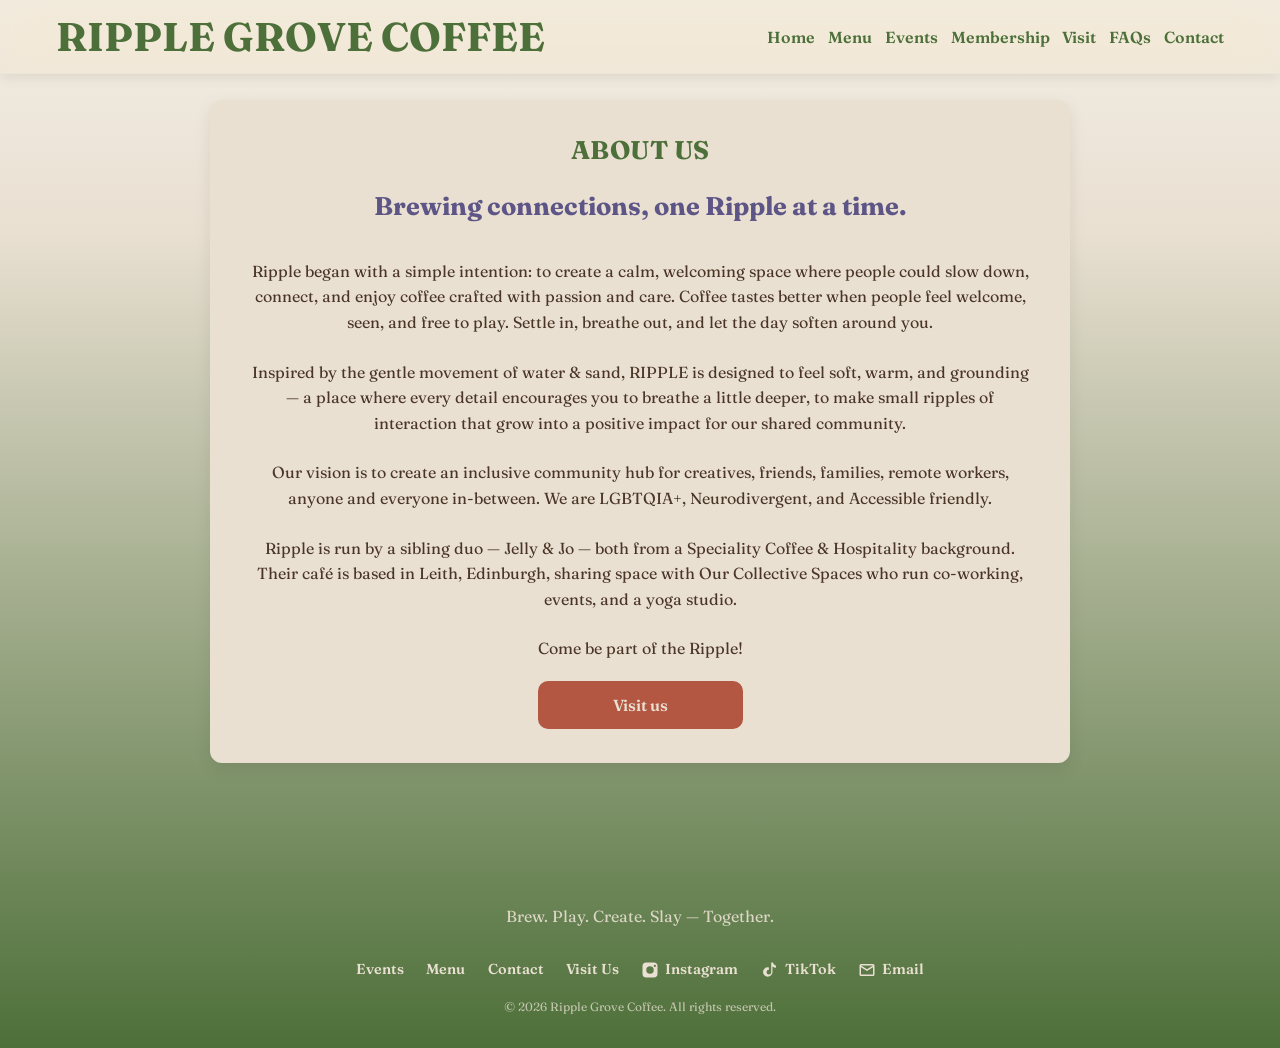
==== index.html @ 6f77bfe8 "colour updates" ====
<!DOCTYPE html>
<html lang="en">
<head>
  <meta charset="UTF-8">
  <meta name="viewport" content="width=device-width, initial-scale=1.0">
  <title>Ripple Grove Coffee – Home</title>
  <link rel="stylesheet" href="styles.css">
  <link href="https://fonts.googleapis.com/css2?family=Fraunces:ital,opsz,wght,SOFT,WONK@0,9..144,100..900,0..100,0..1;1,9..144,100..900,0..100,0..1&display=swap" rel="stylesheet">
</head>

<body class="index-page">
  <div id="navbar-container"></div>
 
    <main>

<section class="page-section about-section">
  <div class="container">

    <section class="one-col-grid">
      <div class="ripple-card">

        <div class="ripple-copy about-content">

        <p class="eyebrow">About Us</p>
        <h1 class="ripple-heading">Brewing connections, one Ripple at a time.</h1>

        <p class="ripple-text">
          Ripple began with a simple intention: to create a calm, welcoming space 
          where people could slow down, connect, and enjoy coffee crafted with 
          passion and care. Coffee tastes better when people feel welcome, seen, 
          and free to play. Settle in, breathe out, and let the day soften around you.
        </p>

        <p class="ripple-text">
          Inspired by the gentle movement of water & sand, RIPPLE is designed to 
          feel soft, warm, and grounding — a place where every detail encourages 
          you to breathe a little deeper, to make small ripples of interaction 
          that grow into a positive impact for our shared community.
        </p>

        <p class="ripple-text">
          Our vision is to create an inclusive community hub for creatives, friends, 
          families, remote workers, anyone and everyone in-between. We are LGBTQIA+, 
          Neurodivergent, and Accessible friendly.
        </p>

        <p class="ripple-text">
          Ripple is run by a sibling duo — Jelly & Jo — both from a Speciality Coffee 
          & Hospitality background. Their café is based in Leith, Edinburgh, sharing 
          space with Our Collective Spaces who run co-working, events, and a yoga studio.
        </p>

        <div class="about-cta">
          <p class="ripple-text">Come be part of the Ripple!</p>
          <a href="visit.html" class="ripple-btn">Visit us</a>
        </div>

      </div>

    </div>

  </div>
</section>


  </main>
</body>

<div id="footer-placeholder"></div>

<script>
  fetch("footer.html")
    .then(response => response.text())
    .then(data => {
      document.getElementById("footer-placeholder").innerHTML = data;

      // Run smart email logic AFTER footer loads
      if (typeof setSmartEmailLink === "function") {
        setSmartEmailLink();
      }
    });
</script>

<script src="script.js"></script>
<script src="load-navbar.js"></script>

</body>
</html>
---- styles.css ----
﻿/* ===== RESET ===== */
* {
  margin: 0;
  padding: 0;
  box-sizing: border-box;
}


/* ===== BASE ===== */
body {
  font-family: "Fraunces", serif;
  font-weight: 400;
  background: linear-gradient(180deg, #F2EEF8 0%, #E9E0D2 22%, #5E5587 100%);
  min-height: 100vh;
}

body.index-page,
body.membership-page,
body.contact-page {
  background: linear-gradient(180deg, #F3EDE3 0%, #E9E0D2 22%, #4d6f39 100%);
}

body.menu-page,
body.visit-page {
  background: linear-gradient(180deg, #F5EAE4 0%, #E9E0D2 22%, #B35642 100%);
} 

h1, h2, h3 {
  font-family: "Fraunces", serif;
  font-weight: 700;
}

.container {
  max-width: 1040px;
  margin: 0 auto;
  padding: 0 16px;
}

/* ============================
   NAVBAR BASE
   ============================ */
.navbar {
  position: fixed;
  top: 0;
  left: 0;
  width: 100%;
  padding: 12px 0;
  background: rgba(233, 224, 210, 0.18);
  backdrop-filter: blur(18px) saturate(160%);
  -webkit-backdrop-filter: blur(18px) saturate(160%);
  border-bottom: 1px solid rgba(233, 224, 210, 0.35);
  box-shadow: 0 4px 12px rgba(0,0,0,0.08);
  z-index: 999;
  opacity: 0;
  transform: translateY(-10px);
  transition: opacity 0.4s ease, transform 0.4s ease, background 0.3s ease;
}

.navbar.visible {
  opacity: 1;
  transform: translateY(0);
}

.navbar.scrolled {
  background: rgba(233, 224, 210, 0.12);
  backdrop-filter: blur(24px) saturate(180%);
  -webkit-backdrop-filter: blur(24px) saturate(180%);
  border-bottom-color: rgba(233, 224, 210, 0.25);
}

/* ============================
   NAVBAR INNER
   ============================ */
.navbar-inner {
  width: 100%;
  max-width: 1200px;
  padding: 0 1rem;
  margin: 0 auto;
  display: flex;
  align-items: center;
  justify-content: space-between;
  position: relative;
}

/* ============================
   BRAND
   ============================ */
.nav-brand {
  position: relative;
  left: auto;
  transform: none;
  transform-origin: left center;
  font-family: "Fraunces", serif;
  font-weight: 700;
  font-size: 2.5rem;
  color: #4d6f39;
  text-decoration: none;
  transition: color 0.3s ease, opacity 0.3s ease, transform 0.25s ease, text-shadow 0.25s ease;
  will-change: transform, text-shadow, color, opacity;
}

/* ============================
   DESKTOP LINKS
   ============================ */
.nav-links {
  display: flex;
  gap: 0.8rem;
  align-items: center;
  flex-direction: row;
  margin-left: auto;
  position: relative;
  right: auto;
  top: auto;
  background: transparent;
  padding: 0;
  border: none;
  border-radius: 0;
  transform-origin: top center;
  box-shadow: none;
  transition: none;
}

.nav-links a {
  color: #4d6f39;
  font-size: 1rem;
  font-weight: 600;
  padding: 0.3rem 0;
  text-decoration: none;
  opacity: 1;
  transition: color 0.3s ease, opacity 0.3s ease, transform 0.25s ease, text-shadow 0.25s ease;
  will-change: transform, text-shadow, color, opacity;
}

.nav-links a:hover {
  color: #B35642;
  opacity: 0.85;
  animation: waveRipple 0.45s ease-out;
}

@keyframes waveRipple {
  0% { transform: translateX(0); text-shadow: 0 0 0 rgba(179, 86, 66, 0); }
  50% { transform: translateX(4px); text-shadow: 0 0 6px rgba(179, 86, 66, 0.5); }
  100% { transform: translateX(0); text-shadow: 0 0 0 rgba(179, 86, 66, 0); }
}

/* ===== PAGE SECTION WRAPPER ===== */
.page-section {
  padding: 100px 0 40px;
  min-height: calc(100vh - 90px);
  display: flex;
  justify-content: center;
  background: transparent;
}

/* ===== GRID SYSTEM ===== */
.one-col-grid {
  display: grid;
  grid-template-columns: 1fr;
  gap: 2rem;
  max-width: 980px;
  width: 100%;
  margin: 0 auto;
}

/* ===== CARD SYSTEM ===== */
.ripple-card {
  background: #E9E0D2;
  border: 2px solid #E9E0D2;
  border-radius: 12px;
  box-shadow: 0 6px 18px rgba(0,0,0,0.08);
  transition: transform 0.3s ease, border-color 0.3s ease;
  max-width: 860px;      /* narrower */
  margin: 0 auto;        /* centered */
  padding: 2rem 2rem;  /* taller */
}

.ripple-card:hover {
  transform: translateY(-6px);
  border-color: #B35642;
}

/* ===== TYPOGRAPHY ===== */
.ripple-heading {
  font-family: "Fraunces", serif;
  font-weight: 700;
  color: #5E5587;
  text-align: center;
  font-size: 1.6rem;
  margin-bottom: 0.8rem; /* adjust as you like */
}

.ripple-text {
  color: #4A3526;
  line-height: 1.6;
}

.ripple-text strong {
  color: #5E5587; 
  font-weight: 700; 
}

.eyebrow {
  color: #4d6f39;
  font-weight: 700;
  letter-spacing: 0.5px;
  text-transform: uppercase;
  font-size: 1.6rem;
}

/* ===== COPY BLOCK ===== */
.ripple-copy {
  display: flex;
  flex-direction: column;
  align-items: center;
  text-align: center;
  gap: 0.8rem;
}

/* ===== CTA BUTTON ===== */
.ripple-btn {
  background: #B35642;
  color: #E9E0D2;
  padding: 14px 32px;
  border-radius: 10px;
  font-weight: 600;
  text-decoration: none;
  display: inline-block;
  transition: background 0.3s ease, transform 0.3s ease, box-shadow 0.3s ease;
}
.ripple-btn:hover {
  background: #4d6f39;
  transform: translateY(-3px);
  box-shadow: 0 6px 18px rgba(0,0,0,0.12);
}

/* ============================
   INDEX (about us)
   ============================ */
/* ===== FRAUNCES UTILITIES ===== */
/* Generic utility using CSS vars so you can set weight/axes per-element */
.fraunces {
  font-family: "Fraunces", serif;
  font-optical-sizing: auto;
  font-weight: var(--fraunces-weight, 400);
  font-style: normal;
  font-variation-settings: "SOFT" var(--fraunces-softness, 50), "WONK" var(--fraunces-wonk, 1);
}

/* Example preconfigured variants (change values as you like) */
.fraunces-regular {
  --fraunces-weight: 400;
  --fraunces-softness: 50;
  --fraunces-wonk: 1;
  font-family: "Fraunces", serif;
}

.fraunces-strong {
  --fraunces-weight: 900;
  --fraunces-softness: 100;
  --fraunces-wonk: 1;
  font-family: "Fraunces", serif;
}

.about-content {
  display: flex;
  flex-direction: column;
  gap: 1.5rem;
}

.about-cta {
  display: flex;
  flex-direction: column;
  gap: 1.2rem; 
}

/* ===== EVENT SECTION ===== */
.events-card {
  display: flex;
  flex-direction: column;
  gap: 1rem;
  text-align: center;
  align-items: center;
  padding: 1.8rem;
}

.events-body {
  display: flex;
  flex-direction: column;
  gap: 1.2rem;
  text-align: center;
  align-items: center;
}

.event-item h3 {
  margin-bottom: 0.2rem;
}

/* ============================
   THREE-COLUMN GRID (Menu + Community)
   ============================ */
.community-header {
  margin-bottom: 2.5rem;
}

.menu-header {
  margin-bottom: 1.5rem;
}

.menu-card {
  max-width: 980px;
  margin: 0 auto;
  padding: 1.2rem 3.5rem;
}

.three-col-grid {
  display: grid;
  grid-template-columns: repeat(3, 1fr);
  gap: 4rem;
}

/* Column styles (shared) */
.menu-col {
  text-align: center;
}

.menu-col h3 {
  margin-bottom: 0.5rem;
}

.menu-col ul {
  list-style: none;
  padding: 0;
}

.menu-col ul li {
  margin-bottom: 0.25rem;
  transition: color 0.3s ease, text-shadow 0.3s ease, transform 0.3s ease;
  cursor: pointer;
}

.menu-col ul li:hover {
  color: #B35642;
  text-shadow: 0 0 6px rgba(179, 86, 66, 0.7);
  transform: translateY(-2px);
}

/* Mobile */
@media (max-width: 900px) {
  .three-col-grid {
    grid-template-columns: 1fr;
    gap: 1.5rem;
  }
}

/*Membership*/
.membership-intro {
  display: flex;
  flex-direction: column;
  gap: 1.2rem;
}

.tier-grid {
  display: grid;
  grid-template-columns: repeat(3, 1fr);
  gap: 1rem;
  padding: 1rem 4.5rem;
}

/* ============================
   VISIT SECTION
   ============================ */
.visit-card {
  text-align: center;
}

.visit-info h3 {
  margin-bottom: 1.5rem;
}

.visit-info p {
  margin-bottom: 1.2rem;
}

.visit-map iframe {
  width: 100%;
  min-height: 320px;
  border-radius: 12px;
  border: 0;
  box-shadow: 0 8px 24px rgba(0,0,0,0.12);
}

/* Mobile */
@media (max-width: 900px) {
  .visit-map iframe {
    min-height: 260px;
  }
}

/* FAQ accordion */   
.faq-item {
  border: 2px solid #5E5587; 
  border-radius: 10px;
  margin-bottom: 1rem;
  overflow: hidden;
  background: #E9E0D2;
}

.faq-question {
  width: 100%;
  background: none;
  border: none;
  padding: 1.2rem;
  font-size: 1.1rem;
  font-weight: 600;
  color: #4A3526;
  display: flex;
  justify-content: space-between;
  align-items: center;
  cursor: pointer;
  transition: color 0.3s ease;
}

.faq-question:hover {
  color: #B35642;
}

.faq-icon {
  font-size: 1rem;
  font-weight: 700;
}

.faq-answer {
  max-height: 0;
  overflow: hidden;
  background: #E9E0D2;
  transition: max-height 0.3s ease;
  padding: 0 1.2rem;
}

.faq-answer p {
  padding: 1rem 0;
}

.faq-item.active .faq-answer {
  max-height: 200px;
}

.faq-item.active .faq-icon {
  transform: rotate(45deg);
}

/* Contact form fields */
.form-group {
  margin-bottom: 1.2rem;
}

.form-group label {
  font-weight: 600;
  color: #4A3526;
}

.form-group input,
.form-group textarea {
  width: 100%;
  padding: 0.8rem;
  border: 2px solid #5E5587;
  border-radius: 8px;
  background: #E9E0D2;
  color: #4A3526;
}

.form-group input:focus,
.form-group textarea:focus {
  border-color: #B35642;
}

.form-cta {
  display: flex;
  align-items: center;
  flex-direction: column;
  gap: 1.2rem; 
  border-color: transparent;
}

.form-cta .ripple-btn {
  border: none;
}

/* ===========================
   FOOTER BASE
   =========================== */
.footer {
  background: transparent;
  color: #E9E0D2; 
  padding: 2rem 0;
  margin-top: 4rem;
  text-align: center;
}

.footer-inner {
  max-width: 1200px;
  margin: 0 auto;
  padding: 0 1rem;
  display: flex;
  flex-direction: column;
  gap: 2rem;
}

.footer-bottom {
  margin-top: 1rem;
  color: #E9E0D2;
}

.footer-bottom p {
  font-size: 0.75rem;
  opacity: 0.75;
  text-align: center;
}

/* ===========================
   BRAND
   =========================== */
.footer-brand h3 {
  font-family: "Fraunces", serif;
  font-weight: 700;
  font-size: 2rem;
  margin-bottom: 0.3rem;
  text-align: center;
}

.footer-brand p {
  font-size: 1rem;
  opacity: 0.9;
}

.footer-tagline {
  color: #E9E0D2;
}

/* ===========================
   LINKS ROW
   =========================== */
.footer-links-row {
  display: flex;
  flex-wrap: wrap;
  justify-content: center;
  gap: 1.4rem;
}

.footer-links-row a {
  color: #E9E0D2; /* cream links */
  text-decoration: none;
  font-size: 0.9rem;
  font-weight: 600;
  display: flex;
  align-items: center;
  gap: 6px;
  transition: all 0.3s ease;
}

/* ===========================
   ICONS
   =========================== */
.icon {
  width: 18px;
  height: 18px;
  fill: #E9E0D2; /* cream icons */
  transition: transform 0.4s ease, filter 0.4s ease;
}

/* ===========================
   HOVER EFFECTS
   =========================== */
.footer-links-row a:hover {
  color: #B35642;
  text-shadow: 0 0 8px rgba(179, 86, 66, 0.7);
  transform: translateY(-2px);
  position: relative;
}

.footer-links-row a:hover .icon {
  transform: translateY(-2px) scale(1.15);
  filter: drop-shadow(0 0 6px rgba(179, 86, 66, 0.8));
}

.footer-links-row a:hover::after {
  content: "";
  position: absolute;
  left: 0;
  bottom: -4px;
  width: 100%;
  height: 3px;
  background: radial-gradient(circle, rgba(179, 86, 66, 0.6) 0%, transparent 70%);
  animation: rippleWave 0.6s ease-out;
}

@keyframes rippleWave {
  0% { transform: scaleX(0.2); opacity: 0.8; }
  100% { transform: scaleX(1); opacity: 0; }
}

/* ===========================
   MOBILE FOOTER
   =========================== */
@media (max-width: 768px) {
  .footer-inner {
    flex-direction: column;
    text-align: center;
    gap: 2rem;
  }

  .footer-links-row {
    flex-wrap: wrap;
    gap: 1rem 1.4rem;
  }

  .footer {
    padding: 40px 0 20px;
  }
}
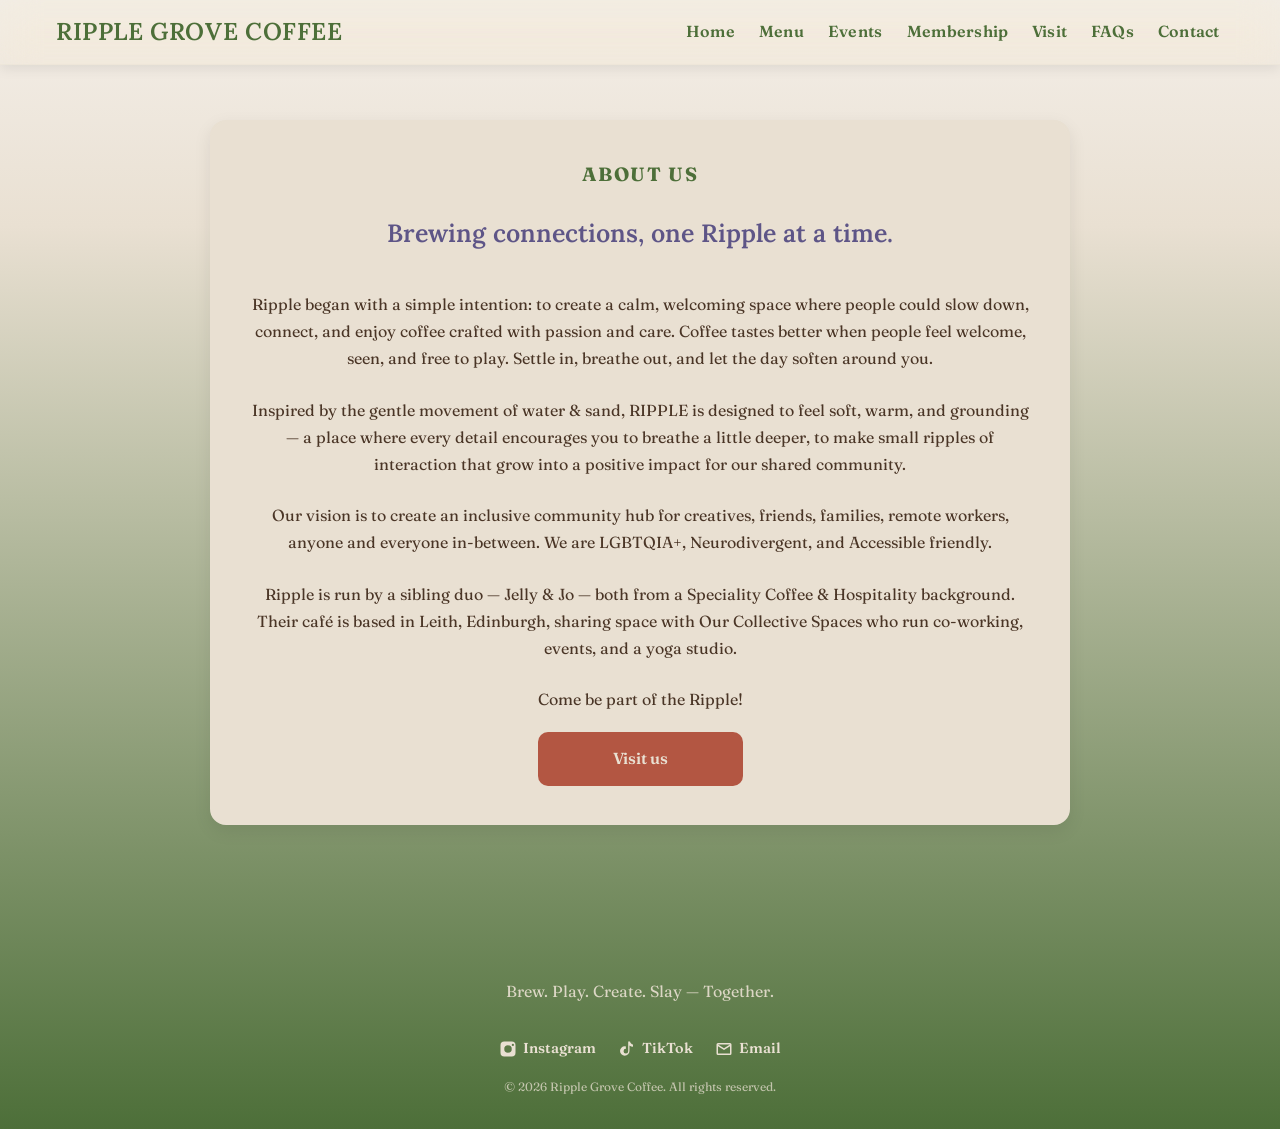
==== commit 81e390d8: "final polish and font change" ====
--- a/index.html
+++ b/index.html
@@ -6,6 +6,7 @@
   <title>Ripple Grove Coffee – Home</title>
   <link rel="stylesheet" href="styles.css">
   <link href="https://fonts.googleapis.com/css2?family=Fraunces:ital,opsz,wght,SOFT,WONK@0,9..144,100..900,0..100,0..1;1,9..144,100..900,0..100,0..1&display=swap" rel="stylesheet">
+  <link href="https://fonts.googleapis.com/css2?family=Lora:wght@400;500;600;700&display=swap" rel="stylesheet">
 </head>
 
 <body class="index-page">
--- a/styles.css
+++ b/styles.css
@@ -1,4 +1,14 @@
-﻿/* ===== RESET ===== */
+﻿:root {
+  --green: #4d6f39;
+  --brown: #4A3526;
+  --cream: #E9E0D2;
+  --violet: #5E5587;
+  --terracotta: #B35642;
+  --shadow-soft: rgba(0,0,0,0.08);
+  --shadow-strong: rgba(0,0,0,0.12);
+}
+
+/* ===== RESET ===== */
 * {
   margin: 0;
   padding: 0;
@@ -10,24 +20,26 @@
 body {
   font-family: "Fraunces", serif;
   font-weight: 400;
-  background: linear-gradient(180deg, #F2EEF8 0%, #E9E0D2 22%, #5E5587 100%);
+  background: linear-gradient(180deg, #F7F2EC 0%, #E9E0D2 20%, #5E5587 100%);
   min-height: 100vh;
+  color: var(--brown);
+  line-height: 1.6;
 }
 
 body.index-page,
 body.membership-page,
 body.contact-page {
-  background: linear-gradient(180deg, #F3EDE3 0%, #E9E0D2 22%, #4d6f39 100%);
+  background: linear-gradient(180deg, #F4EFE9 0%, #E9E0D2 20%, #4d6f39 100%);
 }
 
 body.menu-page,
 body.visit-page {
-  background: linear-gradient(180deg, #F5EAE4 0%, #E9E0D2 22%, #B35642 100%);
+  background: linear-gradient(180deg, #F7EDE9 0%, #E9E0D2 20%, #B35642 100%);
 } 
 
 h1, h2, h3 {
-  font-family: "Fraunces", serif;
-  font-weight: 700;
+  font-family: "Lora", serif;
+  font-weight: 600;
 }
 
 .container {
@@ -90,13 +102,14 @@
   left: auto;
   transform: none;
   transform-origin: left center;
-  font-family: "Fraunces", serif;
-  font-weight: 700;
-  font-size: 2.5rem;
-  color: #4d6f39;
+  font-family: "Lora", serif;
+  font-weight: 600;
+  font-size: clamp(1.52rem, 1.85vw, 2.05rem);
+  color: var(--green);
   text-decoration: none;
-  transition: color 0.3s ease, opacity 0.3s ease, transform 0.25s ease, text-shadow 0.25s ease;
-  will-change: transform, text-shadow, color, opacity;
+  letter-spacing: 0.025em;
+  transition: color 0.25s ease, opacity 0.25s ease, transform 0.2s ease;
+  will-change: transform, color, opacity;
 }
 
 /* ============================
@@ -104,7 +117,7 @@
    ============================ */
 .nav-links {
   display: flex;
-  gap: 0.8rem;
+  gap: 1rem;
   align-items: center;
   flex-direction: row;
   margin-left: auto;
@@ -121,31 +134,26 @@
 }
 
 .nav-links a {
-  color: #4d6f39;
+  color: var(--green);
   font-size: 1rem;
   font-weight: 600;
-  padding: 0.3rem 0;
+  letter-spacing: 0.015em;
+  padding: 0.45rem 0.25rem;
   text-decoration: none;
   opacity: 1;
-  transition: color 0.3s ease, opacity 0.3s ease, transform 0.25s ease, text-shadow 0.25s ease;
-  will-change: transform, text-shadow, color, opacity;
+  transition: color 0.2s ease, transform 0.2s ease, opacity 0.2s ease;
+  will-change: transform, color, opacity;
 }
 
 .nav-links a:hover {
-  color: #B35642;
-  opacity: 0.85;
-  animation: waveRipple 0.45s ease-out;
-}
-
-@keyframes waveRipple {
-  0% { transform: translateX(0); text-shadow: 0 0 0 rgba(179, 86, 66, 0); }
-  50% { transform: translateX(4px); text-shadow: 0 0 6px rgba(179, 86, 66, 0.5); }
-  100% { transform: translateX(0); text-shadow: 0 0 0 rgba(179, 86, 66, 0); }
+  color: var(--terracotta);
+  opacity: 1;
+  transform: translateY(-1px);
 }
 
 /* ===== PAGE SECTION WRAPPER ===== */
 .page-section {
-  padding: 100px 0 40px;
+  padding: 120px 0 58px;
   min-height: calc(100vh - 90px);
   display: flex;
   justify-content: center;
@@ -156,7 +164,7 @@
 .one-col-grid {
   display: grid;
   grid-template-columns: 1fr;
-  gap: 2rem;
+  gap: 2.2rem;
   max-width: 980px;
   width: 100%;
   margin: 0 auto;
@@ -164,47 +172,48 @@
 
 /* ===== CARD SYSTEM ===== */
 .ripple-card {
-  background: #E9E0D2;
-  border: 2px solid #E9E0D2;
-  border-radius: 12px;
-  box-shadow: 0 6px 18px rgba(0,0,0,0.08);
-  transition: transform 0.3s ease, border-color 0.3s ease;
-  max-width: 860px;      /* narrower */
-  margin: 0 auto;        /* centered */
-  padding: 2rem 2rem;  /* taller */
+  background: var(--cream);
+  border: 2px solid var(--cream);
+  border-radius: 16px;
+  box-shadow: 0 6px 18px var(--shadow-soft);
+  transition: transform 0.2s ease, border-color 0.2s ease, box-shadow 0.2s ease;
+  max-width: 860px;
+  margin: 0 auto;
+  padding: 2.3rem 2.1rem;
 }
 
 .ripple-card:hover {
-  transform: translateY(-6px);
-  border-color: #B35642;
+  transform: translateY(-2px);
+  border-color: var(--terracotta);
+  box-shadow: 0 8px 20px var(--shadow-strong);
 }
 
 /* ===== TYPOGRAPHY ===== */
 .ripple-heading {
-  font-family: "Fraunces", serif;
+  font-family: "Lora", serif;
+  font-weight: 600;
+  color: var(--violet);
+  text-align: center;
+  font-size: clamp(1.42rem, 1.95vw, 1.9rem);
+  margin-bottom: 0.85rem;
+}
+
+.ripple-text {
+  color: var(--brown);
+  line-height: 1.7;
+}
+
+.ripple-text strong {
+  color: var(--violet);
   font-weight: 700;
-  color: #5E5587;
-  text-align: center;
-  font-size: 1.6rem;
-  margin-bottom: 0.8rem; /* adjust as you like */
-}
-
-.ripple-text {
-  color: #4A3526;
-  line-height: 1.6;
-}
-
-.ripple-text strong {
-  color: #5E5587; 
-  font-weight: 700; 
 }
 
 .eyebrow {
-  color: #4d6f39;
+  color: var(--green);
   font-weight: 700;
-  letter-spacing: 0.5px;
+  letter-spacing: 0.08em;
   text-transform: uppercase;
-  font-size: 1.6rem;
+  font-size: 1.2rem;
 }
 
 /* ===== COPY BLOCK ===== */
@@ -213,24 +222,24 @@
   flex-direction: column;
   align-items: center;
   text-align: center;
-  gap: 0.8rem;
+  gap: 0.9rem;
 }
 
 /* ===== CTA BUTTON ===== */
 .ripple-btn {
-  background: #B35642;
-  color: #E9E0D2;
-  padding: 14px 32px;
+  background: var(--terracotta);
+  color: var(--cream);
+  padding: 14px 30px;
   border-radius: 10px;
   font-weight: 600;
   text-decoration: none;
   display: inline-block;
-  transition: background 0.3s ease, transform 0.3s ease, box-shadow 0.3s ease;
+  transition: background 0.2s ease, transform 0.2s ease, box-shadow 0.2s ease;
 }
 .ripple-btn:hover {
-  background: #4d6f39;
-  transform: translateY(-3px);
-  box-shadow: 0 6px 18px rgba(0,0,0,0.12);
+  background: var(--green);
+  transform: translateY(-1px);
+  box-shadow: 0 6px 18px var(--shadow-strong);
 }
 
 /* ============================
@@ -309,7 +318,7 @@
 .menu-card {
   max-width: 980px;
   margin: 0 auto;
-  padding: 1.2rem 3.5rem;
+  padding: 2.3rem 2.1rem;
 }
 
 .three-col-grid {
@@ -348,7 +357,46 @@
 @media (max-width: 900px) {
   .three-col-grid {
     grid-template-columns: 1fr;
-    gap: 1.5rem;
+    gap: 0.8rem;
+  }
+
+  .tier-grid {
+    padding: 0.5rem 0;
+  }
+
+  .ripple-card {
+    padding: 1.35rem 1rem;
+  }
+
+  .menu-card {
+    max-width: 860px;
+    width: 100%;
+    padding: 1.35rem 1rem;
+  }
+
+  .menu-col {
+    max-width: 420px;
+    width: 100%;
+    margin: 0 auto;
+    padding: 0.25rem 0;
+  }
+
+  .menu-col ul {
+    max-width: 300px;
+    width: 100%;
+    margin: 0 auto;
+    display: flex;
+    flex-direction: column;
+    align-items: center;
+    text-align: center;
+  }
+
+  .menu-col ul li {
+    width: 100%;
+    margin-bottom: 0.2rem;
+    line-height: 1.45;
+    letter-spacing: 0.01em;
+    font-size: 0.96rem;
   }
 }
 
@@ -398,11 +446,11 @@
 
 /* FAQ accordion */   
 .faq-item {
-  border: 2px solid #5E5587; 
+  border: 2px solid rgba(94, 85, 135, 0.8);
   border-radius: 10px;
   margin-bottom: 1rem;
   overflow: hidden;
-  background: #E9E0D2;
+  background: var(--cream);
 }
 
 .faq-question {
@@ -412,16 +460,16 @@
   padding: 1.2rem;
   font-size: 1.1rem;
   font-weight: 600;
-  color: #4A3526;
+  color: var(--brown);
   display: flex;
   justify-content: space-between;
   align-items: center;
   cursor: pointer;
-  transition: color 0.3s ease;
+  transition: color 0.2s ease;
 }
 
 .faq-question:hover {
-  color: #B35642;
+  color: var(--terracotta);
 }
 
 .faq-icon {
@@ -572,15 +620,13 @@
    HOVER EFFECTS
    =========================== */
 .footer-links-row a:hover {
-  color: #B35642;
-  text-shadow: 0 0 8px rgba(179, 86, 66, 0.7);
-  transform: translateY(-2px);
+  color: var(--terracotta);
+  transform: translateY(-1px);
   position: relative;
 }
 
 .footer-links-row a:hover .icon {
-  transform: translateY(-2px) scale(1.15);
-  filter: drop-shadow(0 0 6px rgba(179, 86, 66, 0.8));
+  transform: translateY(-1px) scale(1.08);
 }
 
 .footer-links-row a:hover::after {
@@ -589,9 +635,8 @@
   left: 0;
   bottom: -4px;
   width: 100%;
-  height: 3px;
-  background: radial-gradient(circle, rgba(179, 86, 66, 0.6) 0%, transparent 70%);
-  animation: rippleWave 0.6s ease-out;
+  height: 2px;
+  background: rgba(179, 86, 66, 0.7);
 }
 
 @keyframes rippleWave {
@@ -603,6 +648,87 @@
    MOBILE FOOTER
    =========================== */
 @media (max-width: 768px) {
+  .navbar {
+    padding: 10px 0;
+  }
+
+  .navbar-inner {
+    gap: 0.35rem 0;
+    padding: 0.35rem 0.75rem 0.5rem;
+    display: flex;
+    flex-direction: column;
+    align-items: center;
+  }
+
+  .nav-brand {
+    font-size: 1.1rem;
+    letter-spacing: 0.01em;
+    display: block;
+    width: 100%;
+    text-align: center;
+    flex: 0 0 auto;
+  }
+
+  .nav-links {
+    display: flex;
+    flex-wrap: wrap;
+    justify-content: center;
+    gap: 0.16rem 0.46rem;
+    width: 100%;
+    margin-left: 0;
+    padding-top: 0.08rem;
+  }
+
+  .nav-links a {
+    font-size: 0.7rem;
+    padding: 0.16rem 0.04rem;
+    white-space: nowrap;
+    line-height: 1.3;
+    flex: 0 0 auto;
+    min-width: 0;
+  }
+
+  .nav-links a:nth-child(-n + 4) {
+    width: auto;
+  }
+
+  .nav-links a:nth-child(n + 5) {
+    margin-top: 0.05rem;
+  }
+
+  .page-section {
+    padding-top: 108px;
+  }
+
+  .ripple-card {
+    padding: 1.25rem 0.9rem;
+  }
+
+  .menu-card {
+    padding: 1.25rem 0.9rem;
+  }
+
+  .tier-grid {
+    grid-template-columns: 1fr;
+    gap: 0.8rem;
+    padding: 0.5rem 0;
+  }
+
+  .ripple-heading {
+    font-size: 1.25rem;
+  }
+
+  .eyebrow {
+    font-size: 1rem;
+    letter-spacing: 0.06em;
+  }
+
+  .ripple-btn {
+    width: auto;
+    display: inline-block;
+    text-align: center;
+  }
+
   .footer-inner {
     flex-direction: column;
     text-align: center;
@@ -619,4 +745,19 @@
   }
 }
 
-
+@media (max-width: 480px) {
+  .nav-brand {
+    font-size: 0.98rem;
+  }
+
+  .nav-links {
+    justify-content: center;
+    gap: 0.1rem 0.34rem;
+  }
+
+  .nav-links a {
+    font-size: 0.62rem;
+  }
+}
+
+
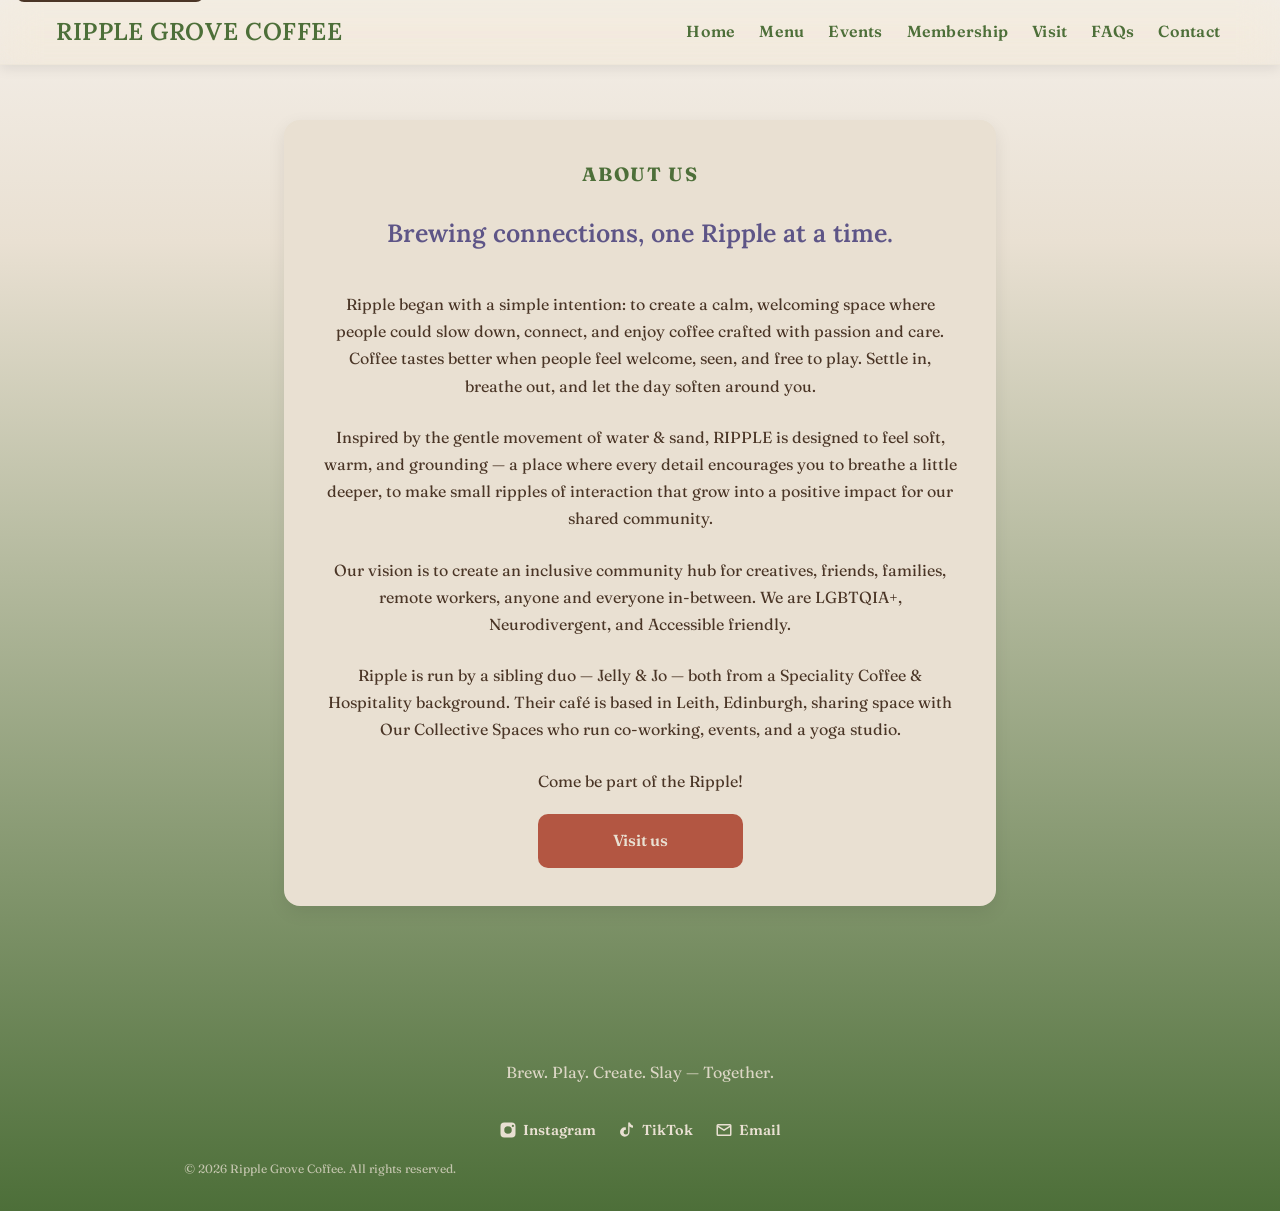
==== commit 7e92522a: "wcag and ND updates" ====
--- a/index.html
+++ b/index.html
@@ -10,9 +10,10 @@
 </head>
 
 <body class="index-page">
+  <a class="skip-link" href="#main-content">Skip to main content</a>
   <div id="navbar-container"></div>
  
-    <main>
+    <main id="main-content">
 
 <section class="page-section about-section">
   <div class="container">
--- a/styles.css
+++ b/styles.css
@@ -65,7 +65,7 @@
   z-index: 999;
   opacity: 0;
   transform: translateY(-10px);
-  transition: opacity 0.4s ease, transform 0.4s ease, background 0.3s ease;
+  transition: opacity 0.26s ease, transform 0.26s ease, background 0.26s ease;
 }
 
 .navbar.visible {
@@ -141,14 +141,36 @@
   padding: 0.45rem 0.25rem;
   text-decoration: none;
   opacity: 1;
-  transition: color 0.2s ease, transform 0.2s ease, opacity 0.2s ease;
-  will-change: transform, color, opacity;
+  transition: color 0.18s ease, opacity 0.18s ease;
+  will-change: color, opacity;
 }
 
 .nav-links a:hover {
   color: var(--terracotta);
   opacity: 1;
-  transform: translateY(-1px);
+}
+
+.skip-link {
+  position: absolute;
+  left: 1rem;
+  top: -3rem;
+  background: var(--brown);
+  color: var(--cream);
+  padding: 0.75rem 1rem;
+  border-radius: 0.5rem;
+  text-decoration: none;
+  z-index: 1000;
+  transition: top 0.2s ease;
+}
+
+.skip-link:focus {
+  top: 1rem;
+}
+
+:focus-visible {
+  outline: 3px solid var(--terracotta);
+  outline-offset: 3px;
+  box-shadow: 0 0 0 5px rgba(179, 86, 66, 0.18);
 }
 
 /* ===== PAGE SECTION WRAPPER ===== */
@@ -176,14 +198,13 @@
   border: 2px solid var(--cream);
   border-radius: 16px;
   box-shadow: 0 6px 18px var(--shadow-soft);
-  transition: transform 0.2s ease, border-color 0.2s ease, box-shadow 0.2s ease;
+  transition: border-color 0.18s ease, box-shadow 0.18s ease;
   max-width: 860px;
   margin: 0 auto;
   padding: 2.3rem 2.1rem;
 }
 
 .ripple-card:hover {
-  transform: translateY(-2px);
   border-color: var(--terracotta);
   box-shadow: 0 8px 20px var(--shadow-strong);
 }
@@ -201,6 +222,7 @@
 .ripple-text {
   color: var(--brown);
   line-height: 1.7;
+  max-width: 64ch;
 }
 
 .ripple-text strong {
@@ -223,6 +245,8 @@
   align-items: center;
   text-align: center;
   gap: 0.9rem;
+  max-width: 64ch;
+  margin: 0 auto;
 }
 
 /* ===== CTA BUTTON ===== */
@@ -234,11 +258,10 @@
   font-weight: 600;
   text-decoration: none;
   display: inline-block;
-  transition: background 0.2s ease, transform 0.2s ease, box-shadow 0.2s ease;
+  transition: background 0.18s ease, box-shadow 0.18s ease;
 }
 .ripple-btn:hover {
   background: var(--green);
-  transform: translateY(-1px);
   box-shadow: 0 6px 18px var(--shadow-strong);
 }
 
@@ -343,14 +366,13 @@
 
 .menu-col ul li {
   margin-bottom: 0.25rem;
-  transition: color 0.3s ease, text-shadow 0.3s ease, transform 0.3s ease;
+  transition: color 0.18s ease, text-shadow 0.18s ease;
   cursor: pointer;
 }
 
 .menu-col ul li:hover {
   color: #B35642;
   text-shadow: 0 0 6px rgba(179, 86, 66, 0.7);
-  transform: translateY(-2px);
 }
 
 /* Mobile */
@@ -445,10 +467,16 @@
 }
 
 /* FAQ accordion */   
+.faq-container {
+  display: flex;
+  flex-direction: column;
+  gap: 0.9rem;
+}
+
 .faq-item {
   border: 2px solid rgba(94, 85, 135, 0.8);
   border-radius: 10px;
-  margin-bottom: 1rem;
+  margin-bottom: 0;
   overflow: hidden;
   background: var(--cream);
 }
@@ -465,7 +493,7 @@
   justify-content: space-between;
   align-items: center;
   cursor: pointer;
-  transition: color 0.2s ease;
+  transition: color 0.18s ease;
 }
 
 .faq-question:hover {
@@ -485,12 +513,16 @@
   padding: 0 1.2rem;
 }
 
+.faq-answer[hidden] {
+  display: none;
+}
+
 .faq-answer p {
   padding: 1rem 0;
 }
 
 .faq-item.active .faq-answer {
-  max-height: 200px;
+  max-height: 400px;
 }
 
 .faq-item.active .faq-icon {
@@ -603,7 +635,7 @@
   display: flex;
   align-items: center;
   gap: 6px;
-  transition: all 0.3s ease;
+  transition: color 0.18s ease, opacity 0.18s ease;
 }
 
 /* ===========================
@@ -621,12 +653,11 @@
    =========================== */
 .footer-links-row a:hover {
   color: var(--terracotta);
-  transform: translateY(-1px);
   position: relative;
 }
 
 .footer-links-row a:hover .icon {
-  transform: translateY(-1px) scale(1.08);
+  transform: none;
 }
 
 .footer-links-row a:hover::after {
@@ -644,6 +675,15 @@
   100% { transform: scaleX(1); opacity: 0; }
 }
 
+@media (prefers-reduced-motion: reduce) {
+  *, *::before, *::after {
+    animation-duration: 0.01ms !important;
+    animation-iteration-count: 1 !important;
+    transition-duration: 0.01ms !important;
+    scroll-behavior: auto !important;
+  }
+}
+
 /* ===========================
    MOBILE FOOTER
    =========================== */
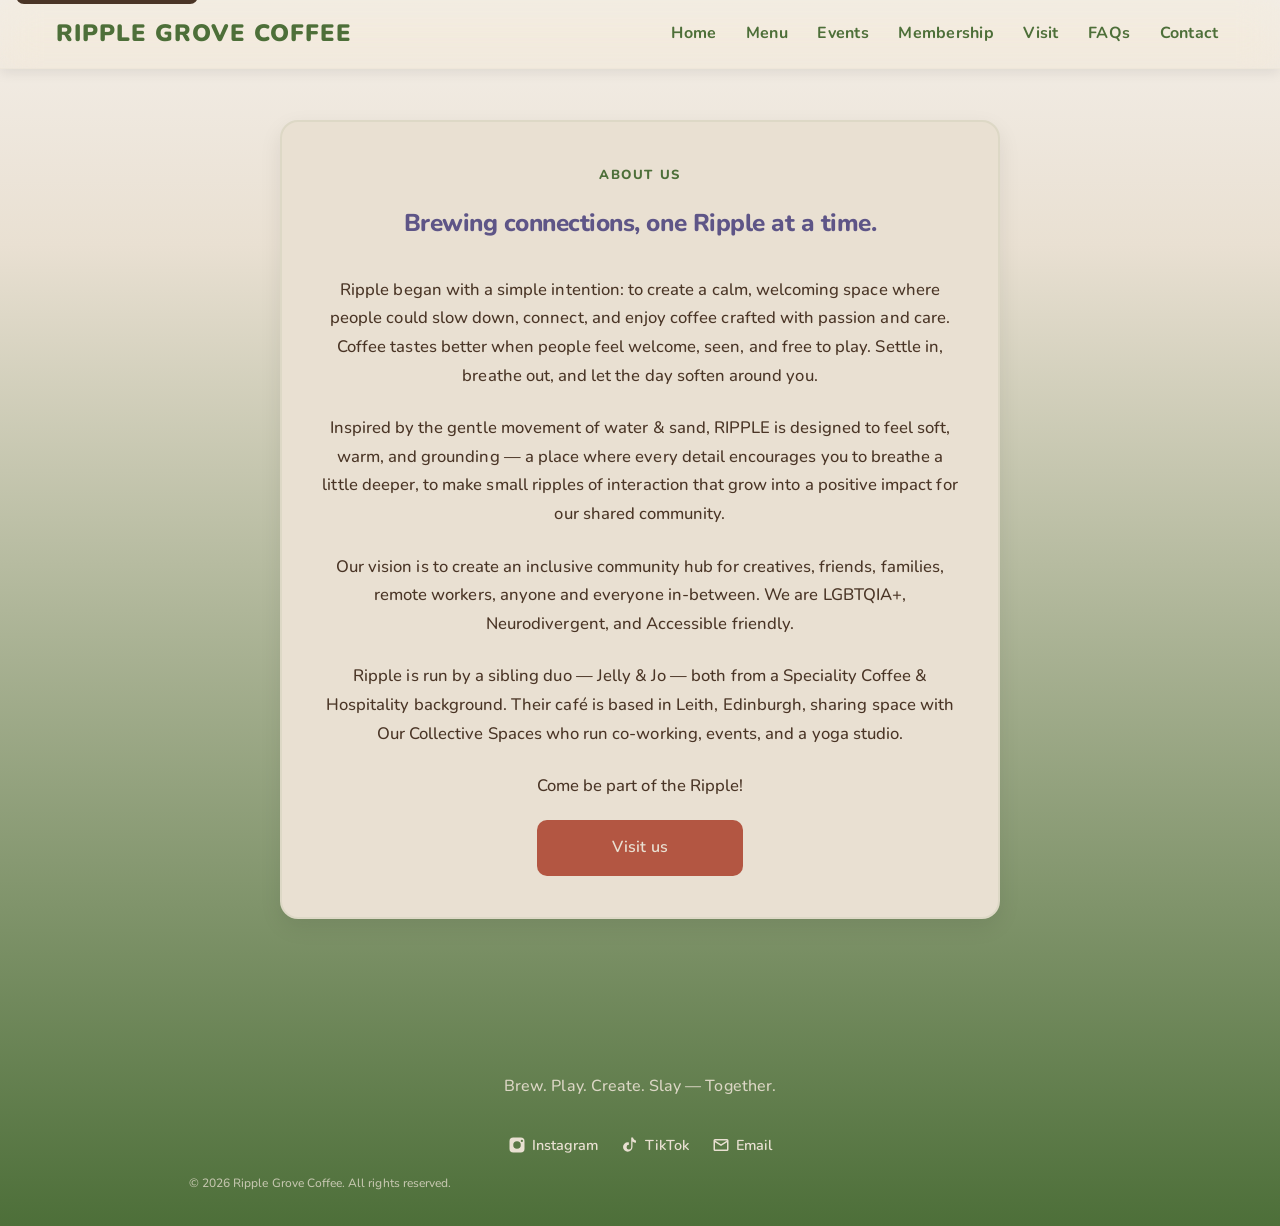
==== commit b536ddd4: "final polish" ====
--- a/index.html
+++ b/index.html
@@ -5,8 +5,7 @@
   <meta name="viewport" content="width=device-width, initial-scale=1.0">
   <title>Ripple Grove Coffee – Home</title>
   <link rel="stylesheet" href="styles.css">
-  <link href="https://fonts.googleapis.com/css2?family=Fraunces:ital,opsz,wght,SOFT,WONK@0,9..144,100..900,0..100,0..1;1,9..144,100..900,0..100,0..1&display=swap" rel="stylesheet">
-  <link href="https://fonts.googleapis.com/css2?family=Lora:wght@400;500;600;700&display=swap" rel="stylesheet">
+  <link href="https://fonts.googleapis.com/css2?family=Nunito:wght@400;500;600;700;800&display=swap" rel="stylesheet">
 </head>
 
 <body class="index-page">
--- a/styles.css
+++ b/styles.css
@@ -6,6 +6,10 @@
   --terracotta: #B35642;
   --shadow-soft: rgba(0,0,0,0.08);
   --shadow-strong: rgba(0,0,0,0.12);
+  --surface-soft: rgba(255,255,255,0.08);
+  --surface-strong: rgba(74, 53, 38, 0.06);
+  --text-soft: #5F4C3F;
+  --focus-ring: rgba(179, 86, 66, 0.28);
 }
 
 /* ===== RESET ===== */
@@ -18,12 +22,29 @@
 
 /* ===== BASE ===== */
 body {
-  font-family: "Fraunces", serif;
-  font-weight: 400;
+  font-family: "Nunito", sans-serif;
+  font-weight: 500;
   background: linear-gradient(180deg, #F7F2EC 0%, #E9E0D2 20%, #5E5587 100%);
   min-height: 100vh;
   color: var(--brown);
-  line-height: 1.6;
+  line-height: 1.72;
+  letter-spacing: 0.003em;
+  text-rendering: optimizeLegibility;
+  -webkit-font-smoothing: antialiased;
+  scroll-behavior: smooth;
+}
+
+main {
+  width: 100%;
+}
+
+img, svg {
+  max-width: 100%;
+  display: block;
+}
+
+a, button, input, textarea {
+  touch-action: manipulation;
 }
 
 body.index-page,
@@ -38,8 +59,10 @@
 } 
 
 h1, h2, h3 {
-  font-family: "Lora", serif;
-  font-weight: 600;
+  font-family: "Nunito", sans-serif;
+  font-weight: 800;
+  letter-spacing: -0.02em;
+  line-height: 1.15;
 }
 
 .container {
@@ -68,6 +91,17 @@
   transition: opacity 0.26s ease, transform 0.26s ease, background 0.26s ease;
 }
 
+.navbar-inner {
+  width: 100%;
+  max-width: 1200px;
+  padding: 0 1.1rem;
+  margin: 0 auto;
+  display: flex;
+  align-items: center;
+  justify-content: space-between;
+  position: relative;
+}
+
 .navbar.visible {
   opacity: 1;
   transform: translateY(0);
@@ -102,12 +136,12 @@
   left: auto;
   transform: none;
   transform-origin: left center;
-  font-family: "Lora", serif;
-  font-weight: 600;
-  font-size: clamp(1.52rem, 1.85vw, 2.05rem);
+  font-family: "Nunito", sans-serif;
+  font-weight: 900;
+  font-size: clamp(1.48rem, 1.8vw, 2rem);
   color: var(--green);
   text-decoration: none;
-  letter-spacing: 0.025em;
+  letter-spacing: 0.04em;
   transition: color 0.25s ease, opacity 0.25s ease, transform 0.2s ease;
   will-change: transform, color, opacity;
 }
@@ -117,7 +151,7 @@
    ============================ */
 .nav-links {
   display: flex;
-  gap: 1rem;
+  gap: 1.15rem;
   align-items: center;
   flex-direction: row;
   margin-left: auto;
@@ -136,17 +170,20 @@
 .nav-links a {
   color: var(--green);
   font-size: 1rem;
-  font-weight: 600;
+  font-weight: 700;
   letter-spacing: 0.015em;
-  padding: 0.45rem 0.25rem;
+  padding: 0.5rem 0.35rem;
   text-decoration: none;
   opacity: 1;
-  transition: color 0.18s ease, opacity 0.18s ease;
-  will-change: color, opacity;
-}
-
-.nav-links a:hover {
+  border-radius: 0.5rem;
+  transition: color 0.18s ease, opacity 0.18s ease, background-color 0.18s ease;
+  will-change: color, opacity, background-color;
+}
+
+.nav-links a:hover,
+.nav-links a:focus-visible {
   color: var(--terracotta);
+  background: rgba(77, 111, 57, 0.05);
   opacity: 1;
 }
 
@@ -170,7 +207,7 @@
 :focus-visible {
   outline: 3px solid var(--terracotta);
   outline-offset: 3px;
-  box-shadow: 0 0 0 5px rgba(179, 86, 66, 0.18);
+  box-shadow: 0 0 0 5px var(--focus-ring);
 }
 
 /* ===== PAGE SECTION WRAPPER ===== */
@@ -180,6 +217,16 @@
   display: flex;
   justify-content: center;
   background: transparent;
+}
+
+.ripple-copy {
+  display: flex;
+  flex-direction: column;
+  align-items: center;
+  text-align: center;
+  gap: 1rem;
+  max-width: 64ch;
+  margin: 0 auto;
 }
 
 /* ===== GRID SYSTEM ===== */
@@ -195,34 +242,46 @@
 /* ===== CARD SYSTEM ===== */
 .ripple-card {
   background: var(--cream);
-  border: 2px solid var(--cream);
-  border-radius: 16px;
-  box-shadow: 0 6px 18px var(--shadow-soft);
-  transition: border-color 0.18s ease, box-shadow 0.18s ease;
+  border: 2px solid rgba(77, 111, 57, 0.08);
+  border-radius: 18px;
+  box-shadow: 0 8px 22px var(--shadow-soft);
+  transition: border-color 0.18s ease, box-shadow 0.18s ease, transform 0.18s ease;
   max-width: 860px;
   margin: 0 auto;
-  padding: 2.3rem 2.1rem;
+  padding: 2.6rem 2.35rem;
 }
 
 .ripple-card:hover {
-  border-color: var(--terracotta);
-  box-shadow: 0 8px 20px var(--shadow-strong);
+  border-color: rgba(179, 86, 66, 0.6);
+  box-shadow: 0 10px 24px var(--shadow-strong);
+  transform: translateY(-1px);
+}
+
+.ripple-card,
+.menu-card,
+.faq-item,
+.form-group input,
+.form-group textarea {
+  color: var(--brown);
 }
 
 /* ===== TYPOGRAPHY ===== */
 .ripple-heading {
-  font-family: "Lora", serif;
-  font-weight: 600;
+  font-family: "Nunito", sans-serif;
+  font-weight: 800;
   color: var(--violet);
   text-align: center;
-  font-size: clamp(1.42rem, 1.95vw, 1.9rem);
+  font-size: clamp(1.46rem, 1.9vw, 1.9rem);
+  letter-spacing: -0.02em;
   margin-bottom: 0.85rem;
 }
 
 .ripple-text {
   color: var(--brown);
-  line-height: 1.7;
+  line-height: 1.72;
   max-width: 64ch;
+  font-size: 1.04rem;
+  color: var(--brown);
 }
 
 .ripple-text strong {
@@ -232,10 +291,10 @@
 
 .eyebrow {
   color: var(--green);
-  font-weight: 700;
-  letter-spacing: 0.08em;
+  font-weight: 800;
+  letter-spacing: 0.12em;
   text-transform: uppercase;
-  font-size: 1.2rem;
+  font-size: 0.82rem;
 }
 
 /* ===== COPY BLOCK ===== */
@@ -270,28 +329,7 @@
    ============================ */
 /* ===== FRAUNCES UTILITIES ===== */
 /* Generic utility using CSS vars so you can set weight/axes per-element */
-.fraunces {
-  font-family: "Fraunces", serif;
-  font-optical-sizing: auto;
-  font-weight: var(--fraunces-weight, 400);
-  font-style: normal;
-  font-variation-settings: "SOFT" var(--fraunces-softness, 50), "WONK" var(--fraunces-wonk, 1);
-}
-
-/* Example preconfigured variants (change values as you like) */
-.fraunces-regular {
-  --fraunces-weight: 400;
-  --fraunces-softness: 50;
-  --fraunces-wonk: 1;
-  font-family: "Fraunces", serif;
-}
-
-.fraunces-strong {
-  --fraunces-weight: 900;
-  --fraunces-softness: 100;
-  --fraunces-wonk: 1;
-  font-family: "Fraunces", serif;
-}
+/* Hybrid layout styles remain intentionally simple and consistent. */
 
 .about-content {
   display: flex;
@@ -341,7 +379,7 @@
 .menu-card {
   max-width: 980px;
   margin: 0 auto;
-  padding: 2.3rem 2.1rem;
+  padding: 2.6rem 2.35rem;
 }
 
 .three-col-grid {
@@ -352,27 +390,60 @@
 
 /* Column styles (shared) */
 .menu-col {
+  text-align: left;
+  padding: 0 0.5rem;
+}
+
+.menu-col h3 {
+  margin-bottom: 0.8rem;
   text-align: center;
 }
 
-.menu-col h3 {
-  margin-bottom: 0.5rem;
-}
-
-.menu-col ul {
+.menu-list {
   list-style: none;
   padding: 0;
-}
-
-.menu-col ul li {
-  margin-bottom: 0.25rem;
-  transition: color 0.18s ease, text-shadow 0.18s ease;
-  cursor: pointer;
-}
-
-.menu-col ul li:hover {
-  color: #B35642;
-  text-shadow: 0 0 6px rgba(179, 86, 66, 0.7);
+  margin: 0;
+  display: flex;
+  flex-direction: column;
+  gap: 0.7rem;
+}
+
+.menu-item {
+  display: grid;
+  grid-template-columns: minmax(0, 1fr) auto;
+  align-items: end;
+  gap: 0.55rem;
+  color: var(--brown);
+  line-height: 1.4;
+  font-size: 1.02rem;
+}
+
+.item-name {
+  display: flex;
+  align-items: end;
+  min-width: 0;
+  font-weight: 600;
+  color: var(--brown);
+}
+
+.item-name::after {
+  content: "";
+  flex: 1;
+  border-bottom: 1px dotted rgba(74, 53, 38, 0.45);
+  margin: 0 0.45rem 0.26rem;
+}
+
+.item-price {
+  min-width: 2rem;
+  text-align: right;
+  font-weight: 800;
+  color: var(--brown);
+  letter-spacing: 0.01em;
+}
+
+.menu-item:hover .item-name,
+.menu-item:hover .item-price {
+  color: var(--terracotta);
 }
 
 /* Mobile */
@@ -403,19 +474,14 @@
     padding: 0.25rem 0;
   }
 
-  .menu-col ul {
-    max-width: 300px;
+  .menu-list {
+    max-width: 320px;
     width: 100%;
     margin: 0 auto;
-    display: flex;
-    flex-direction: column;
-    align-items: center;
-    text-align: center;
-  }
-
-  .menu-col ul li {
+  }
+
+  .menu-item {
     width: 100%;
-    margin-bottom: 0.2rem;
     line-height: 1.45;
     letter-spacing: 0.01em;
     font-size: 0.96rem;
@@ -475,19 +541,20 @@
 
 .faq-item {
   border: 2px solid rgba(94, 85, 135, 0.8);
-  border-radius: 10px;
+  border-radius: 12px;
   margin-bottom: 0;
   overflow: hidden;
   background: var(--cream);
+  box-shadow: 0 3px 8px rgba(74, 53, 38, 0.04);
 }
 
 .faq-question {
   width: 100%;
   background: none;
   border: none;
-  padding: 1.2rem;
-  font-size: 1.1rem;
-  font-weight: 600;
+  padding: 1.2rem 1.15rem;
+  font-size: 1.08rem;
+  font-weight: 700;
   color: var(--brown);
   display: flex;
   justify-content: space-between;
@@ -542,16 +609,18 @@
 .form-group input,
 .form-group textarea {
   width: 100%;
-  padding: 0.8rem;
-  border: 2px solid #5E5587;
+  padding: 0.85rem 0.9rem;
+  border: 2px solid rgba(94, 85, 135, 0.85);
   border-radius: 8px;
-  background: #E9E0D2;
-  color: #4A3526;
+  background: rgba(233, 224, 210, 0.9);
+  color: var(--brown);
+  font: inherit;
 }
 
 .form-group input:focus,
 .form-group textarea:focus {
-  border-color: #B35642;
+  border-color: var(--terracotta);
+  box-shadow: 0 0 0 4px rgba(179, 86, 66, 0.12);
 }
 
 .form-cta {
@@ -601,8 +670,8 @@
    BRAND
    =========================== */
 .footer-brand h3 {
-  font-family: "Fraunces", serif;
-  font-weight: 700;
+  font-family: "Nunito", sans-serif;
+  font-weight: 800;
   font-size: 2rem;
   margin-bottom: 0.3rem;
   text-align: center;
@@ -682,6 +751,25 @@
     transition-duration: 0.01ms !important;
     scroll-behavior: auto !important;
   }
+
+  .ripple-card:hover {
+    transform: none;
+  }
+}
+
+@media (prefers-contrast: more) {
+  .nav-links a,
+  .ripple-card,
+  .faq-item,
+  .form-group input,
+  .form-group textarea {
+    border-width: 2px;
+  }
+
+  .nav-links a:hover,
+  .nav-links a:focus-visible {
+    background: rgba(77, 111, 57, 0.08);
+  }
 }
 
 /* ===========================
@@ -713,17 +801,17 @@
     display: flex;
     flex-wrap: wrap;
     justify-content: center;
-    gap: 0.16rem 0.46rem;
+    gap: 0.18rem 0.5rem;
     width: 100%;
     margin-left: 0;
     padding-top: 0.08rem;
   }
 
   .nav-links a {
-    font-size: 0.7rem;
-    padding: 0.16rem 0.04rem;
+    font-size: 0.72rem;
+    padding: 0.22rem 0.18rem;
     white-space: nowrap;
-    line-height: 1.3;
+    line-height: 1.35;
     flex: 0 0 auto;
     min-width: 0;
   }
@@ -792,12 +880,22 @@
 
   .nav-links {
     justify-content: center;
-    gap: 0.1rem 0.34rem;
+    gap: 0.12rem 0.32rem;
   }
 
   .nav-links a {
     font-size: 0.62rem;
-  }
-}
-
-
+    padding: 0.18rem 0.12rem;
+  }
+
+  .ripple-copy {
+    gap: 0.8rem;
+  }
+
+  .ripple-text,
+  .menu-item {
+    font-size: 0.96rem;
+  }
+}
+
+
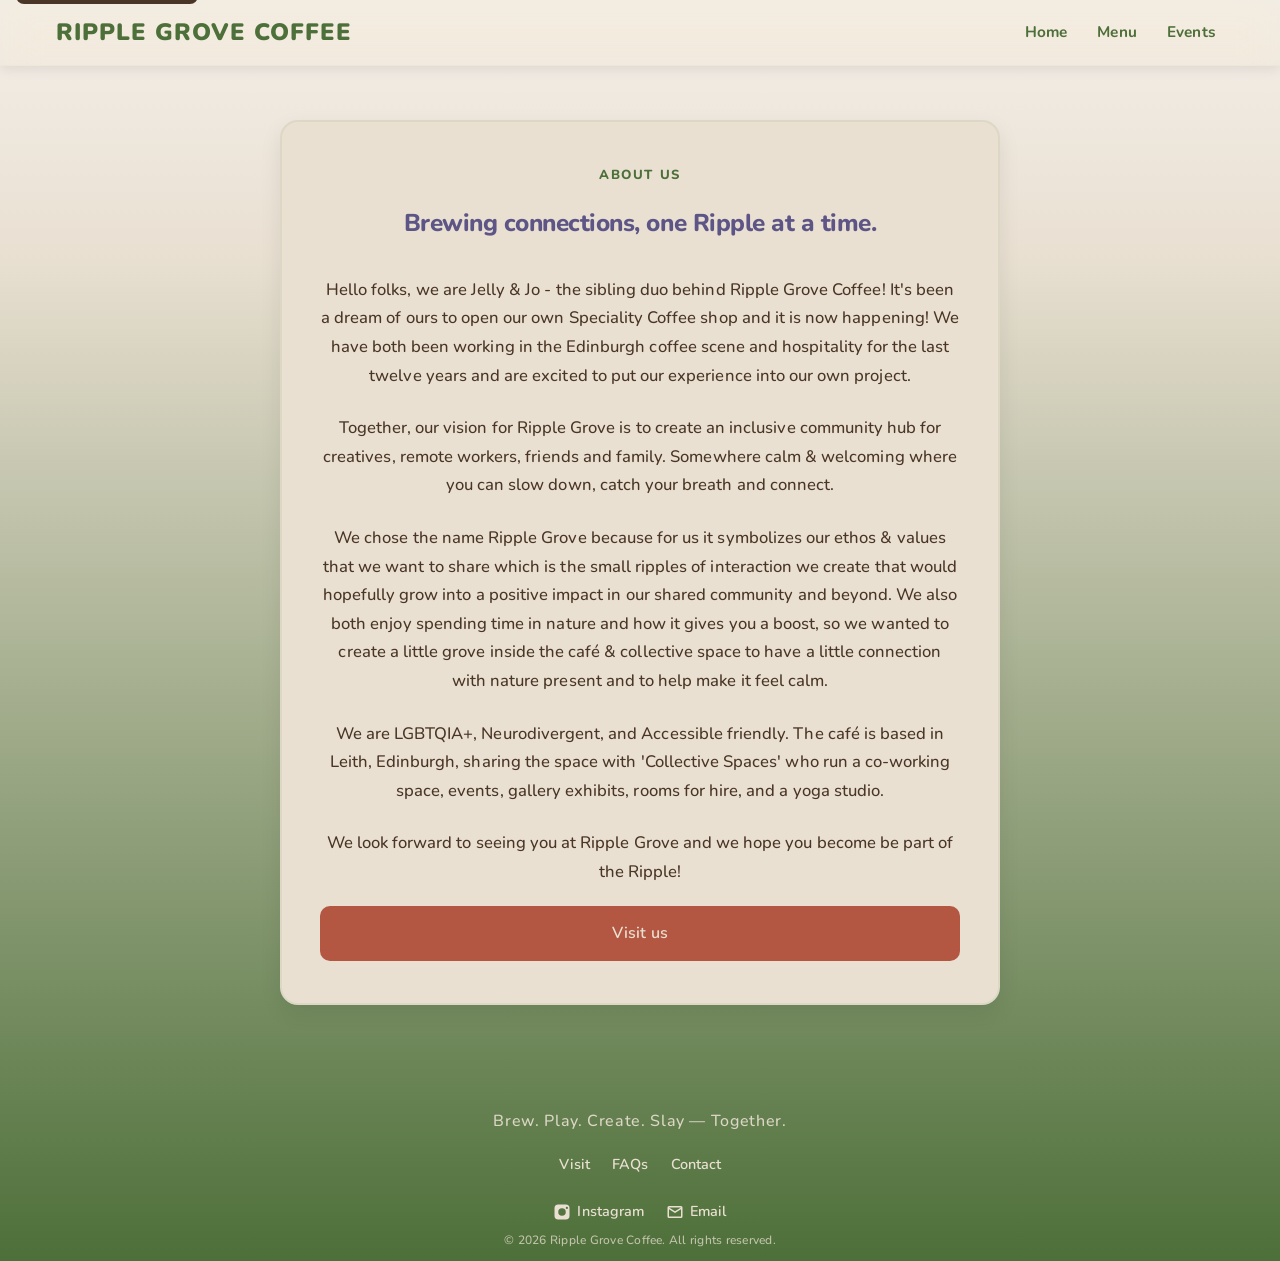
==== commit 88131e78: "Update index.html" ====
--- a/index.html
+++ b/index.html
@@ -26,33 +26,32 @@
         <h1 class="ripple-heading">Brewing connections, one Ripple at a time.</h1>
 
         <p class="ripple-text">
-          Ripple began with a simple intention: to create a calm, welcoming space 
-          where people could slow down, connect, and enjoy coffee crafted with 
-          passion and care. Coffee tastes better when people feel welcome, seen, 
-          and free to play. Settle in, breathe out, and let the day soften around you.
+          Hello folks, we are Jelly & Jo - the sibling duo behind Ripple Grove Coffee! 
+          It's been a dream of ours to open our own Speciality Coffee shop and it is now happening! 
+          We have both been working in the Edinburgh coffee scene and hospitality for the last twelve years 
+          and are excited to put our experience into our own project. </p>
+
+        <p class="ripple-text">
+          Together, our vision for Ripple Grove is to create an inclusive community hub for creatives, 
+          remote workers, friends and family. Somewhere calm & welcoming where you can slow down, catch your breath and connect.
         </p>
 
         <p class="ripple-text">
-          Inspired by the gentle movement of water & sand, RIPPLE is designed to 
-          feel soft, warm, and grounding — a place where every detail encourages 
-          you to breathe a little deeper, to make small ripples of interaction 
-          that grow into a positive impact for our shared community.
+         We chose the name Ripple Grove because for us it symbolizes our ethos & values that we want to share 
+         which is the small ripples of interaction we create that would hopefully grow into a positive impact 
+         in our shared community and beyond. We also both enjoy spending time in nature and how it gives you a 
+         boost, so we wanted to create a little grove inside the café & collective space to have a little 
+         connection with nature present and to help make it feel calm.
         </p>
 
         <p class="ripple-text">
-          Our vision is to create an inclusive community hub for creatives, friends, 
-          families, remote workers, anyone and everyone in-between. We are LGBTQIA+, 
-          Neurodivergent, and Accessible friendly.
-        </p>
-
-        <p class="ripple-text">
-          Ripple is run by a sibling duo — Jelly & Jo — both from a Speciality Coffee 
-          & Hospitality background. Their café is based in Leith, Edinburgh, sharing 
-          space with Our Collective Spaces who run co-working, events, and a yoga studio.
+          We are LGBTQIA+, Neurodivergent, and Accessible friendly. The café is based in Leith, Edinburgh, 
+          sharing the space with 'Collective Spaces' who run a co-working space, events, gallery exhibits, 
+          rooms for hire, and a yoga studio.
         </p>
 
         <div class="about-cta">
-          <p class="ripple-text">Come be part of the Ripple!</p>
+          <p class="ripple-text">We look forward to seeing you at Ripple Grove and we hope you become be part of the Ripple!</p>
           <a href="visit.html" class="ripple-btn">Visit us</a>
         </div>
 
--- a/styles.css
+++ b/styles.css
@@ -151,7 +151,7 @@
    ============================ */
 .nav-links {
   display: flex;
-  gap: 1.15rem;
+  gap: 0.85rem;
   align-items: center;
   flex-direction: row;
   margin-left: auto;
@@ -169,10 +169,10 @@
 
 .nav-links a {
   color: var(--green);
-  font-size: 1rem;
+  font-size: 0.96rem;
   font-weight: 700;
   letter-spacing: 0.015em;
-  padding: 0.5rem 0.35rem;
+  padding: 0.45rem 0.5rem;
   text-decoration: none;
   opacity: 1;
   border-radius: 0.5rem;
@@ -284,6 +284,13 @@
   color: var(--brown);
 }
 
+.footer-bottom.ripple-text {
+  max-width: none;
+  width: 100%;
+  display: flex;
+  justify-content: center;
+}
+
 .ripple-text strong {
   color: var(--violet);
   font-weight: 700;
@@ -635,14 +642,32 @@
   border: none;
 }
 
+.form-status {
+  min-height: 1.5rem;
+  margin: 0.25rem 0 0;
+  text-align: center;
+  font-weight: 700;
+  font-size: 0.96rem;
+  color: var(--green);
+  width: 100%;
+}
+
+.form-status.success {
+  color: var(--green);
+}
+
+.form-status.error {
+  color: var(--terracotta);
+}
+
 /* ===========================
    FOOTER BASE
    =========================== */
 .footer {
   background: transparent;
   color: #E9E0D2; 
-  padding: 2rem 0;
-  margin-top: 4rem;
+  padding: 1rem 0 0.75rem;
+  margin-top: 1.8rem;
   text-align: center;
 }
 
@@ -652,16 +677,31 @@
   padding: 0 1rem;
   display: flex;
   flex-direction: column;
-  gap: 2rem;
+  align-items: center;
+  gap: 0.7rem;
+}
+
+.footer-brand {
+  width: 100%;
+  text-align: center;
 }
 
 .footer-bottom {
-  margin-top: 1rem;
+  width: 100%;
+  margin-top: 0.1rem;
   color: #E9E0D2;
+  text-align: center;
+  max-width: none;
 }
 
 .footer-bottom p {
+  width: auto;
+  max-width: none;
+  margin: 0 auto;
+  display: inline-block;
   font-size: 0.75rem;
+  line-height: 1.5;
+  letter-spacing: 0.02em;
   opacity: 0.75;
   text-align: center;
 }
@@ -684,6 +724,11 @@
 
 .footer-tagline {
   color: #E9E0D2;
+  display: block;
+  width: 100%;
+  margin: 0 auto;
+  text-align: center;
+  letter-spacing: 0.04em;
 }
 
 /* ===========================
@@ -693,17 +738,20 @@
   display: flex;
   flex-wrap: wrap;
   justify-content: center;
-  gap: 1.4rem;
+  align-items: center;
+  gap: 1rem 1.4rem;
 }
 
 .footer-links-row a {
-  color: #E9E0D2; /* cream links */
+  color: #E9E0D2;
   text-decoration: none;
   font-size: 0.9rem;
   font-weight: 600;
-  display: flex;
-  align-items: center;
+  display: inline-flex;
+  align-items: center;
+  justify-content: center;
   gap: 6px;
+  min-height: 2.25rem;
   transition: color 0.18s ease, opacity 0.18s ease;
 }
 
@@ -860,16 +908,22 @@
   .footer-inner {
     flex-direction: column;
     text-align: center;
-    gap: 2rem;
+    gap: 1.5rem;
   }
 
   .footer-links-row {
     flex-wrap: wrap;
-    gap: 1rem 1.4rem;
+    gap: 0.75rem 1rem;
+    width: 100%;
+  }
+
+  .footer-links-row a {
+    font-size: 0.82rem;
+    line-height: 1.3;
   }
 
   .footer {
-    padding: 40px 0 20px;
+    padding: 32px 0 18px;
   }
 }
 
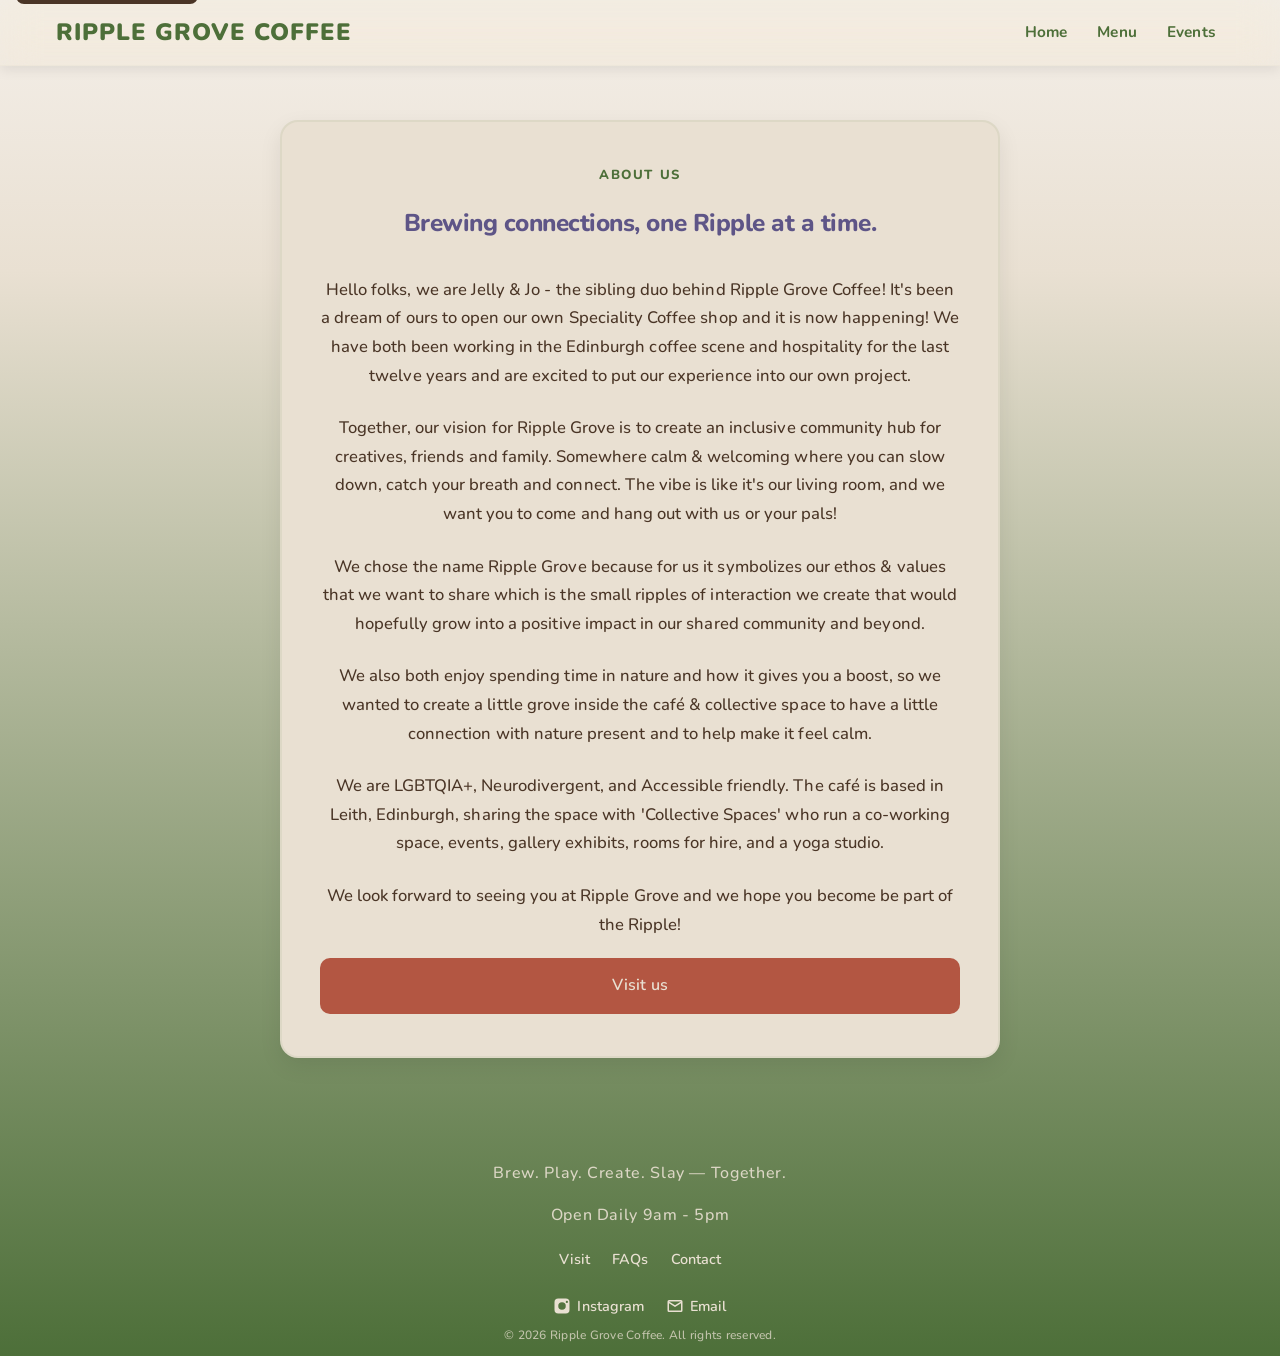
==== commit 36732467: "updates" ====
--- a/index.html
+++ b/index.html
@@ -32,14 +32,19 @@
           and are excited to put our experience into our own project. </p>
 
         <p class="ripple-text">
-          Together, our vision for Ripple Grove is to create an inclusive community hub for creatives, 
-          remote workers, friends and family. Somewhere calm & welcoming where you can slow down, catch your breath and connect.
+          Together, our vision for Ripple Grove is to create an inclusive community hub for creatives, friends and family. 
+          Somewhere calm & welcoming where you can slow down, catch your breath and connect. The vibe is like it's our 
+          living room, and we want you to come and hang out with us or your pals!
         </p>
 
         <p class="ripple-text">
          We chose the name Ripple Grove because for us it symbolizes our ethos & values that we want to share 
          which is the small ripples of interaction we create that would hopefully grow into a positive impact 
-         in our shared community and beyond. We also both enjoy spending time in nature and how it gives you a 
+         in our shared community and beyond.
+        </p>
+
+        <p class="ripple-text">
+         We also both enjoy spending time in nature and how it gives you a 
          boost, so we wanted to create a little grove inside the café & collective space to have a little 
          connection with nature present and to help make it feel calm.
         </p>
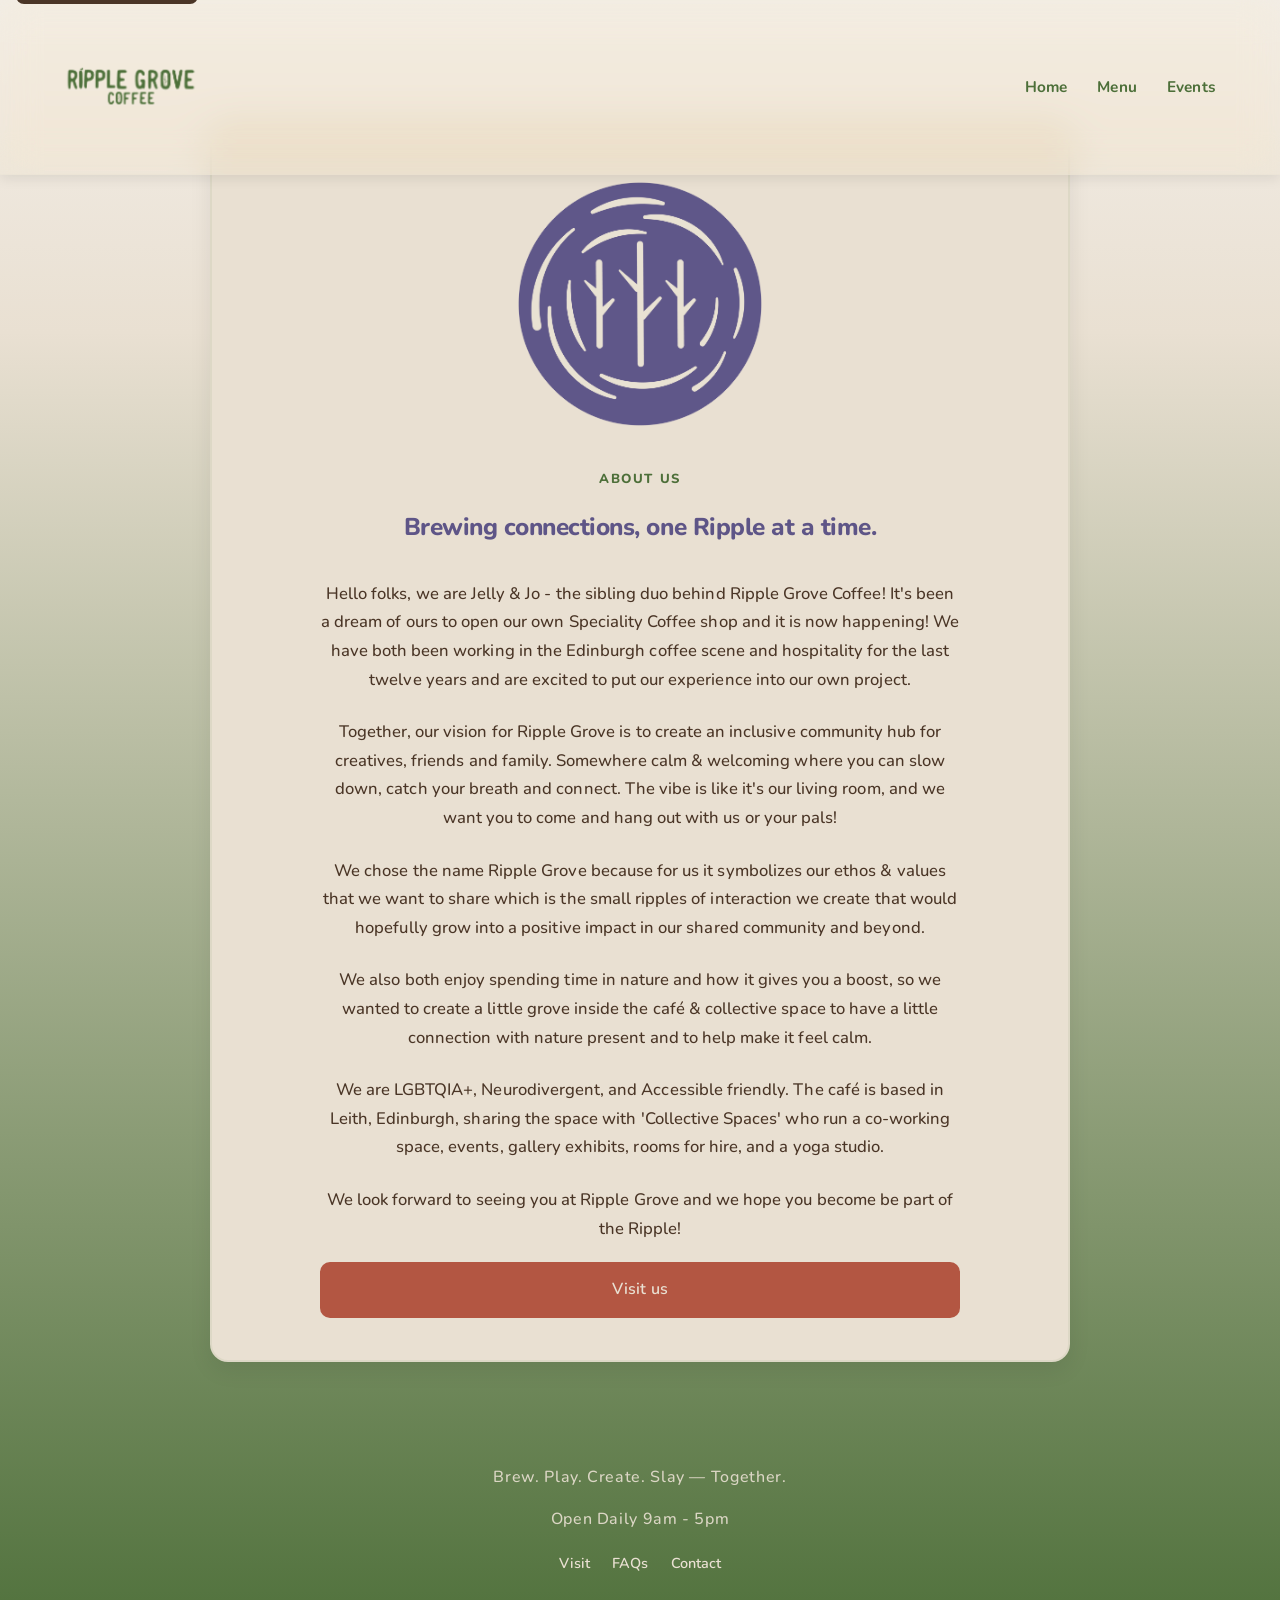
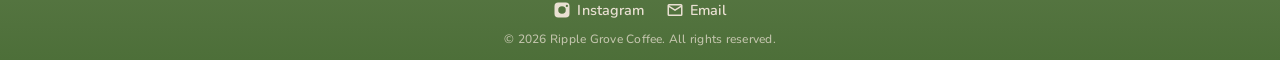
==== commit 50caa845: "add logos" ====
--- a/index.html
+++ b/index.html
@@ -19,6 +19,12 @@
 
     <section class="one-col-grid">
       <div class="ripple-card">
+
+      <img
+        class="hero-logo"
+        src="Icon_Purple_Trees.png.png"
+        alt="Ripple Grove Coffee logo"
+      >
 
         <div class="ripple-copy about-content">
 
--- a/styles.css
+++ b/styles.css
@@ -146,6 +146,17 @@
   will-change: transform, color, opacity;
 }
 
+.nav-brand img {
+  width: 150px;
+  height: auto;
+}
+
+.hero-logo {
+  width: min(280px, 80%);
+  height: auto;
+  margin: 0 auto 1.5rem;
+}
+
 /* ============================
    DESKTOP LINKS
    ============================ */
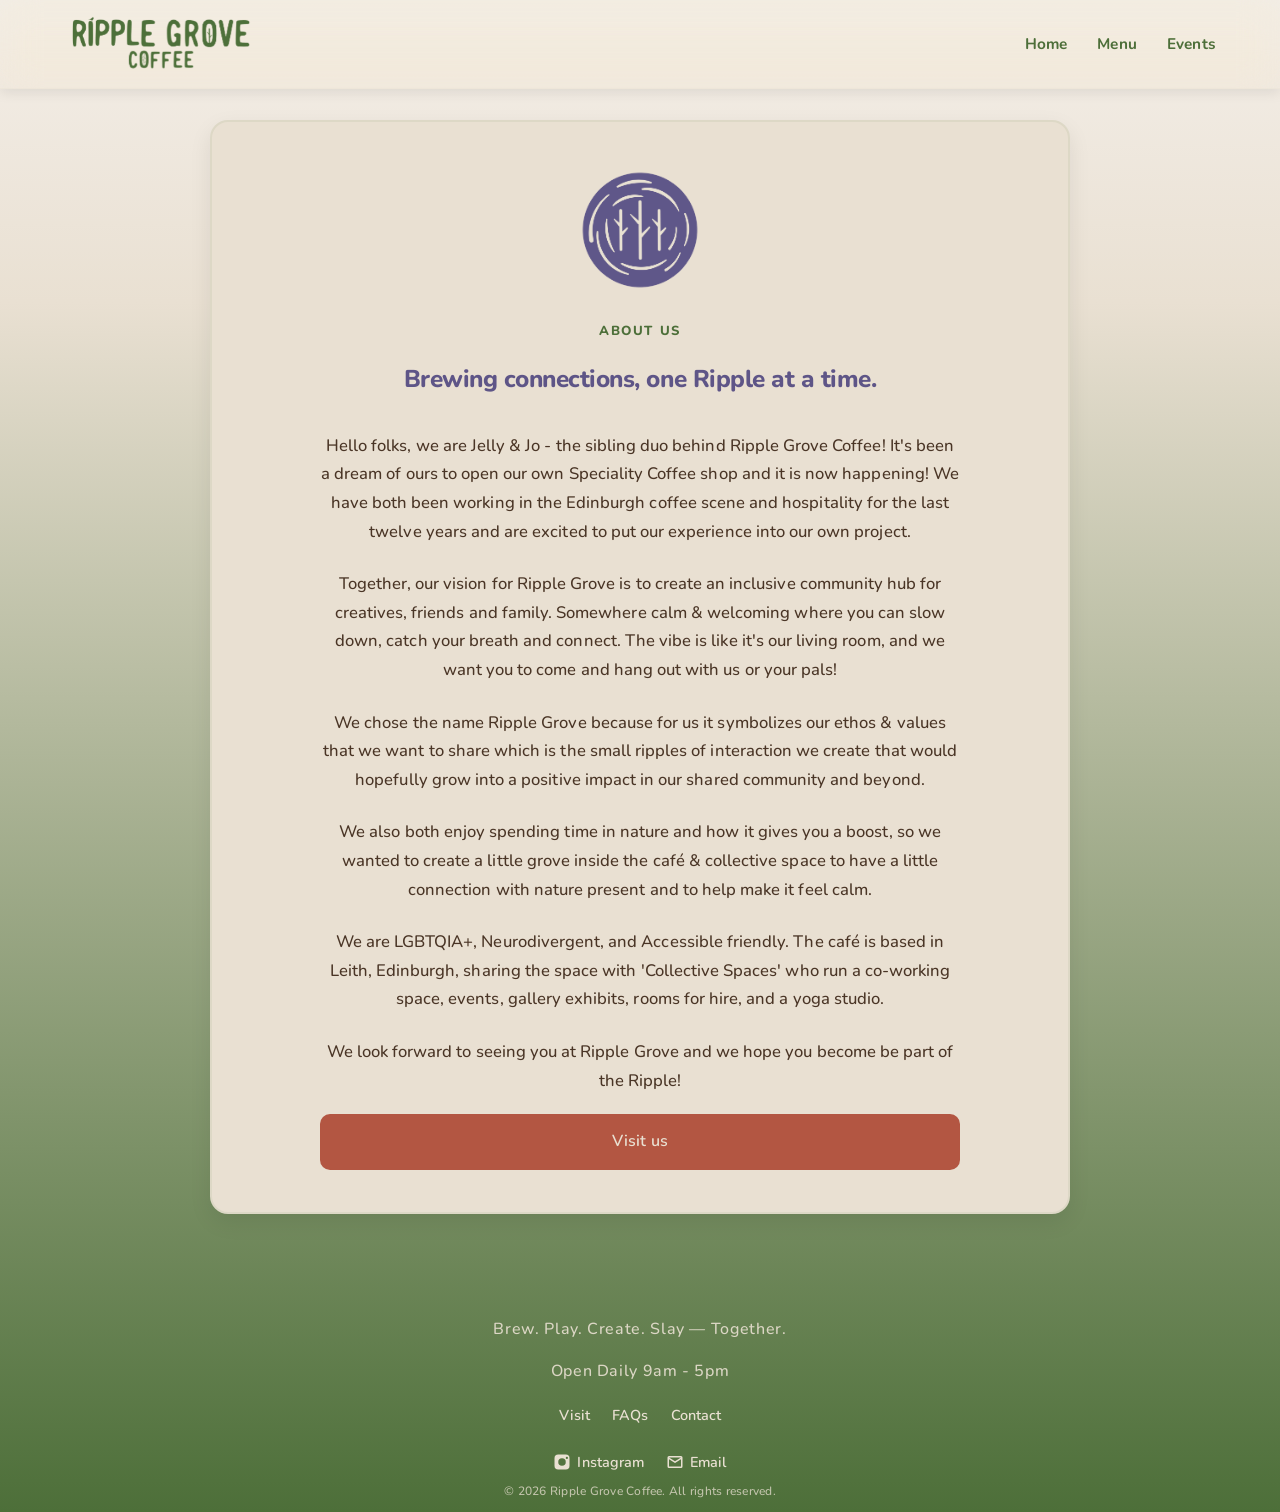
==== commit 0a868d17: "upload logos on all pages" ====
--- a/index.html
+++ b/index.html
@@ -9,7 +9,6 @@
 </head>
 
 <body class="index-page">
-  <a class="skip-link" href="#main-content">Skip to main content</a>
   <div id="navbar-container"></div>
  
     <main id="main-content">
--- a/styles.css
+++ b/styles.css
@@ -147,14 +147,27 @@
 }
 
 .nav-brand img {
-  width: 150px;
-  height: auto;
+  width: 210px;
+  height: 64px;
+  object-fit: cover;
+  object-position: center;
 }
 
 .hero-logo {
-  width: min(280px, 80%);
+  width: min(132px, 72%);
   height: auto;
   margin: 0 auto 1.5rem;
+}
+
+.menu-hero-logo,
+.events-hero-logo,
+.visit-hero-logo,
+.faqs-hero-logo,
+.contact-hero-logo,
+.membership-hero-logo {
+  width: min(132px, 38vw);
+  height: auto;
+  margin: 0 auto;
 }
 
 /* ============================
@@ -198,23 +211,6 @@
   opacity: 1;
 }
 
-.skip-link {
-  position: absolute;
-  left: 1rem;
-  top: -3rem;
-  background: var(--brown);
-  color: var(--cream);
-  padding: 0.75rem 1rem;
-  border-radius: 0.5rem;
-  text-decoration: none;
-  z-index: 1000;
-  transition: top 0.2s ease;
-}
-
-.skip-link:focus {
-  top: 1rem;
-}
-
 :focus-visible {
   outline: 3px solid var(--terracotta);
   outline-offset: 3px;
@@ -856,6 +852,12 @@
     flex: 0 0 auto;
   }
 
+  .nav-brand img {
+    width: 175px;
+    height: 54px;
+    margin: 0 auto;
+  }
+
   .nav-links {
     display: flex;
     flex-wrap: wrap;
@@ -884,7 +886,7 @@
   }
 
   .page-section {
-    padding-top: 108px;
+    padding-top: 132px;
   }
 
   .ripple-card {
